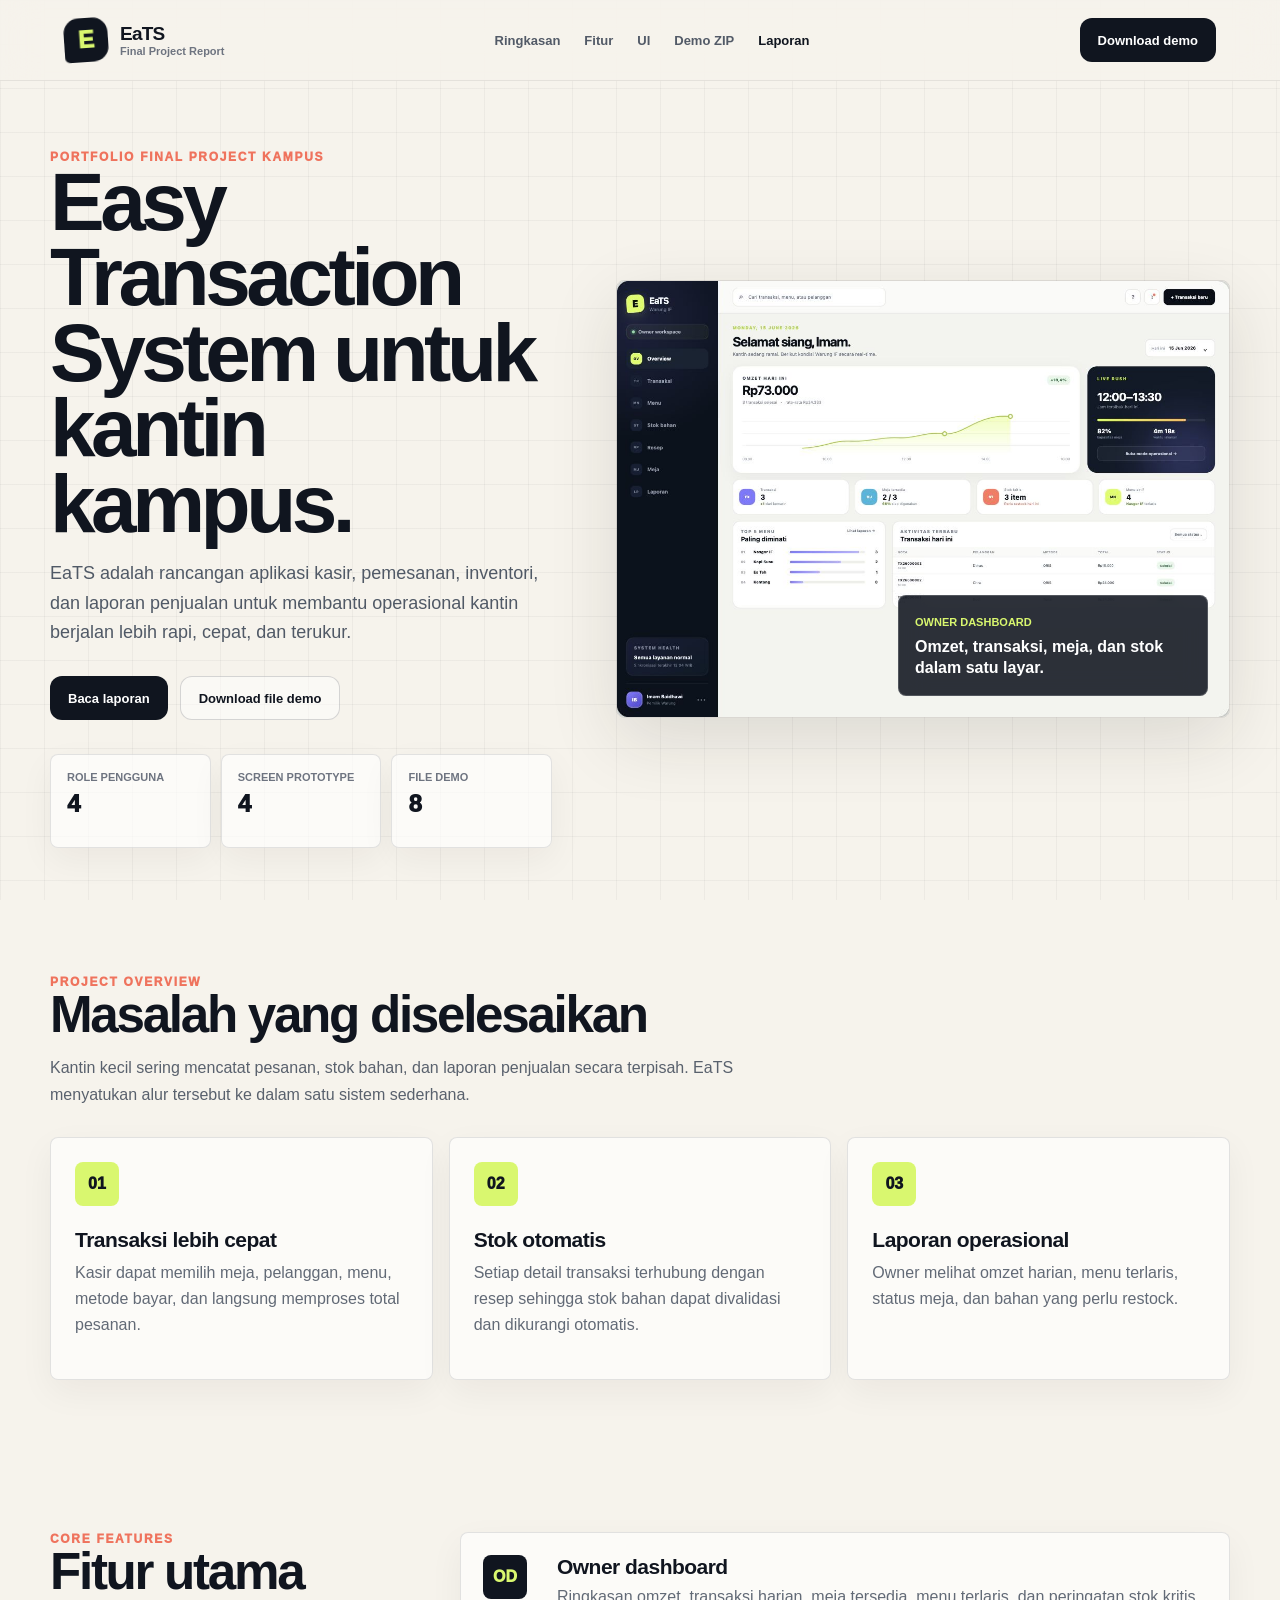
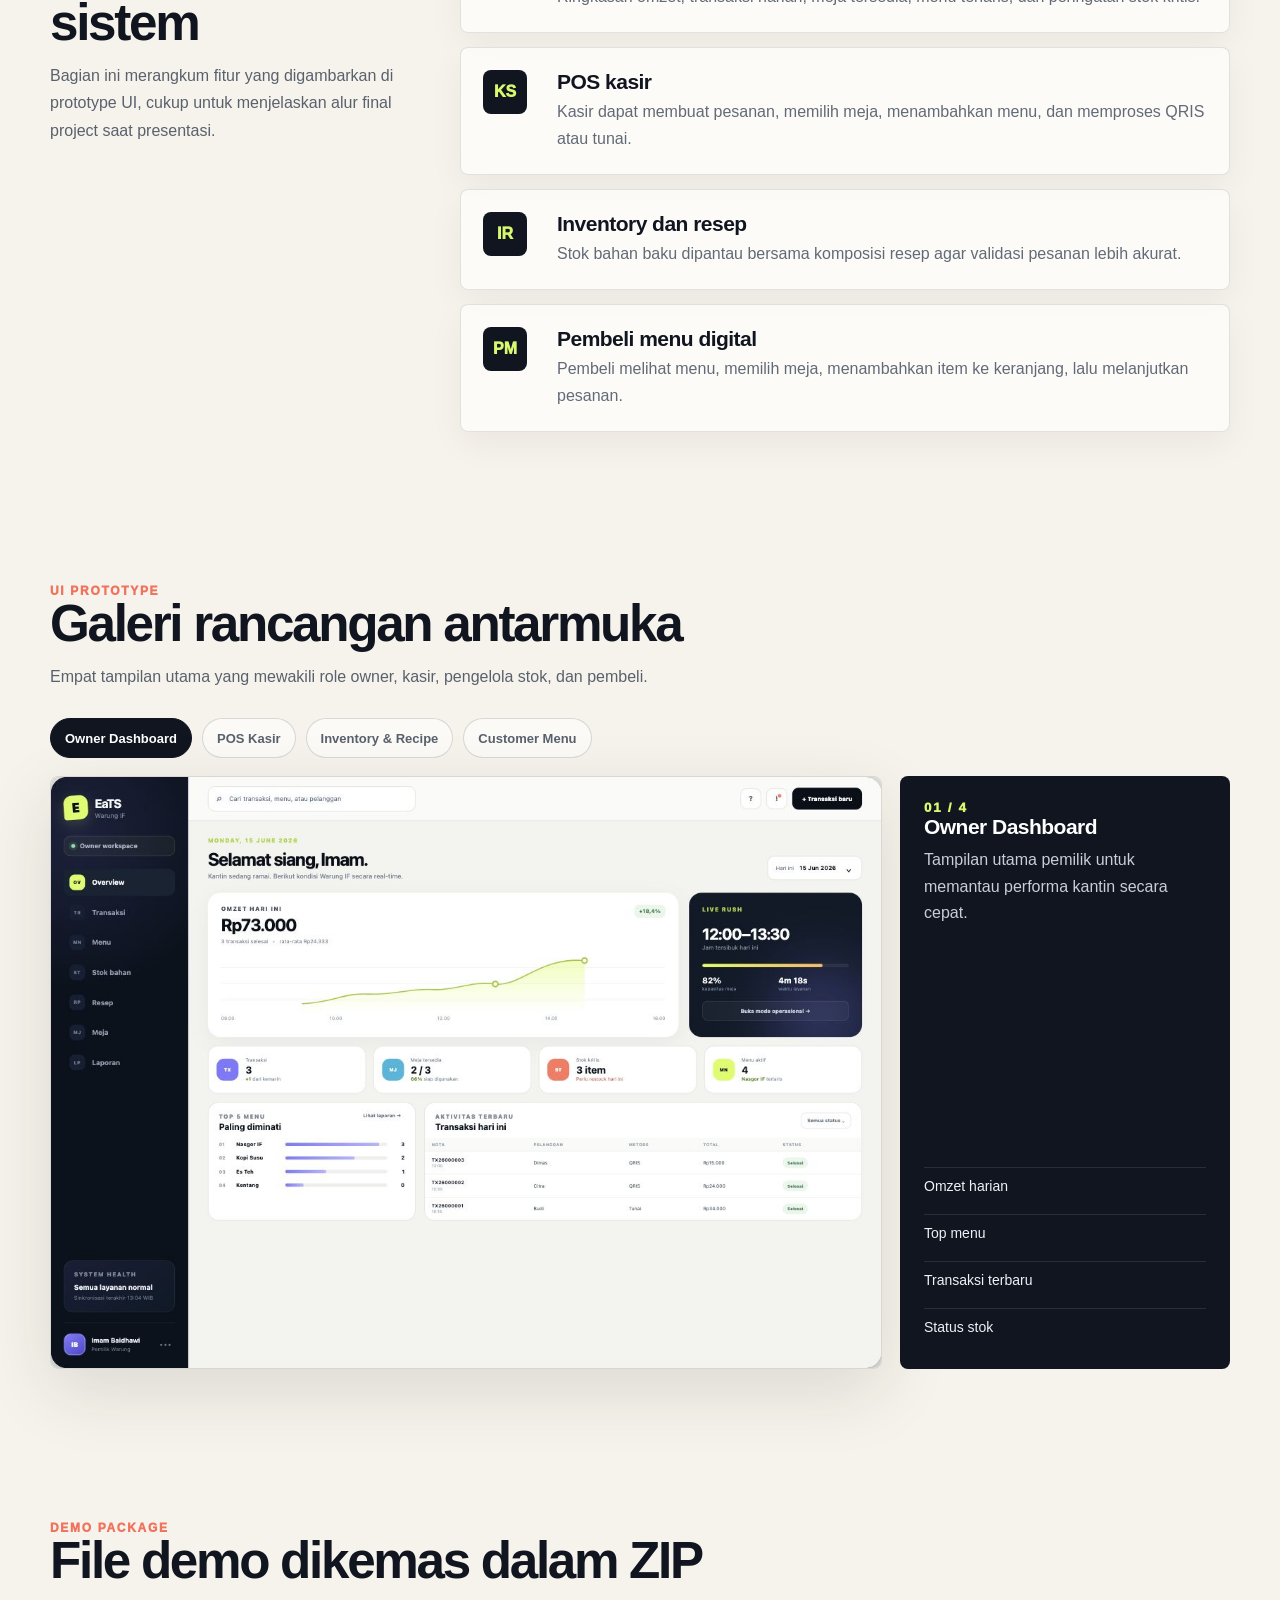
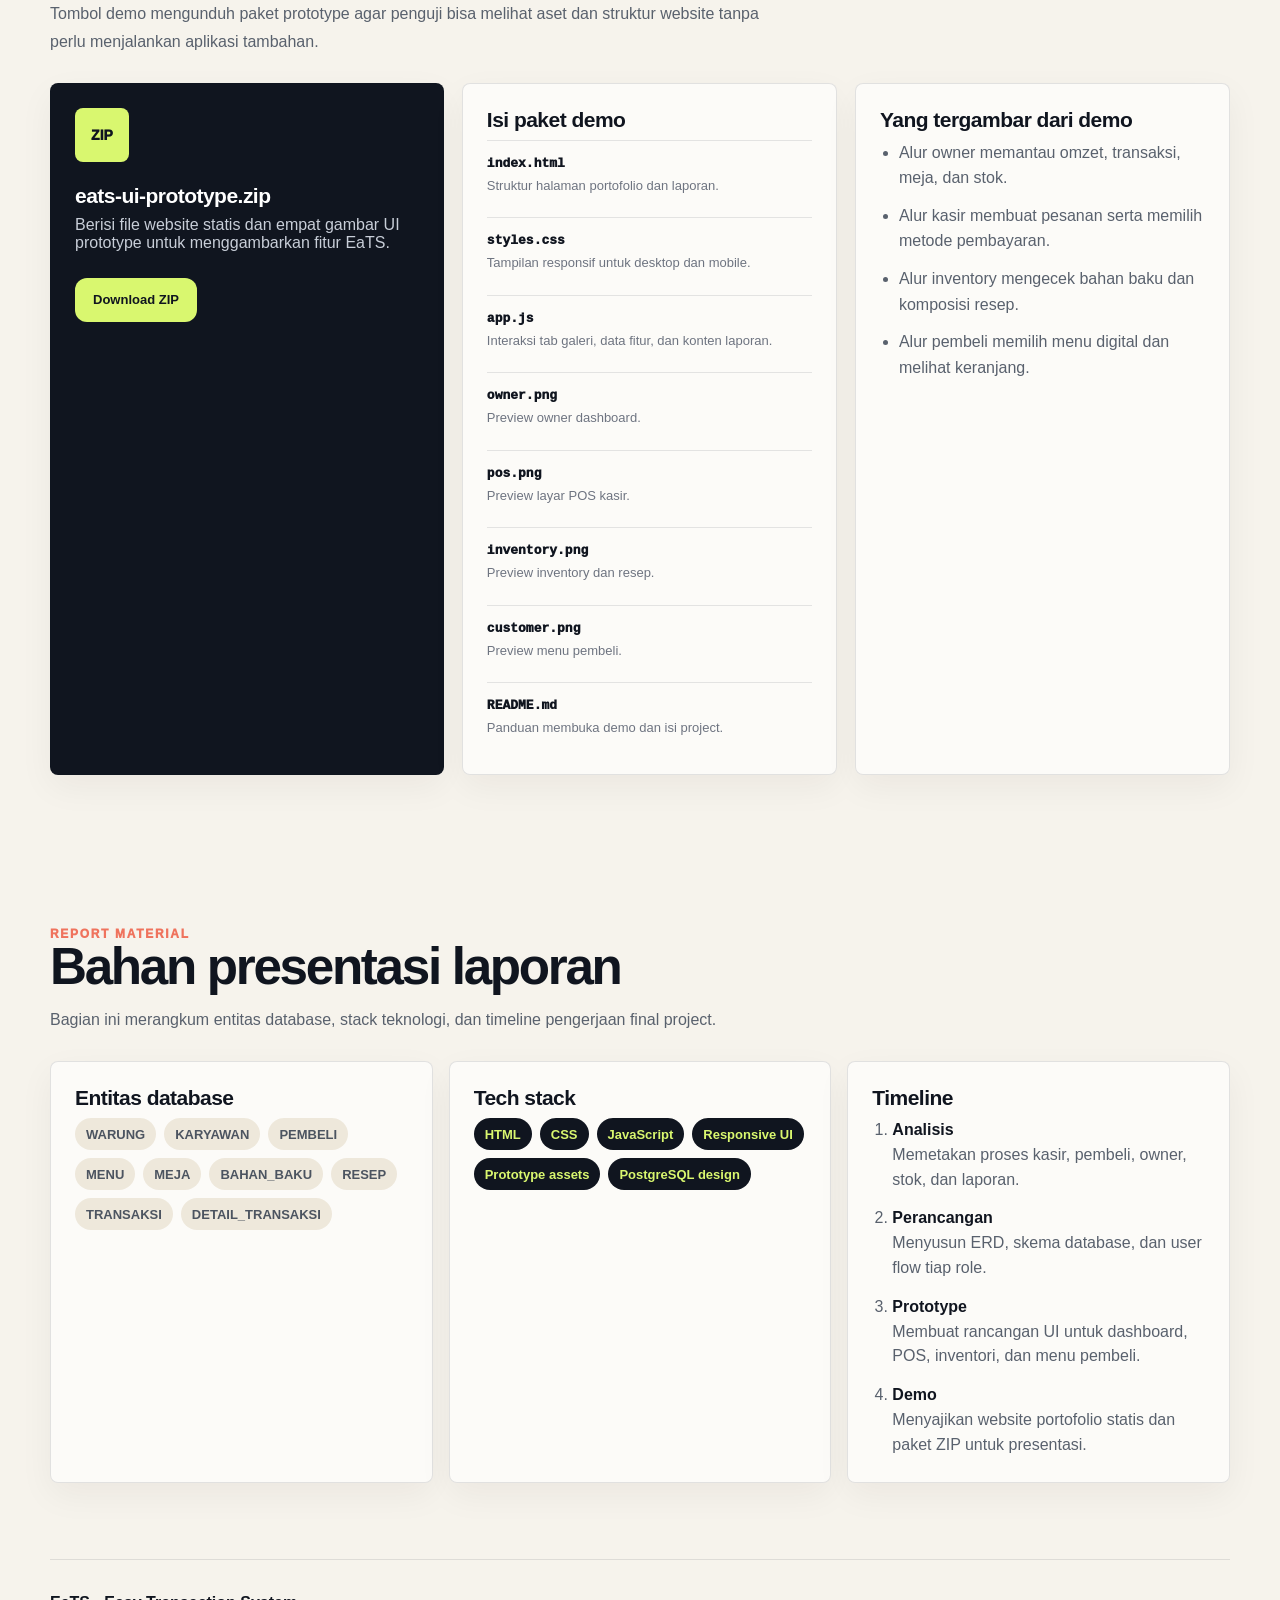
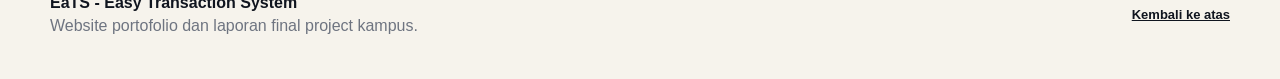
==== index.html @ 66084e27 "Add EaTS portfolio website" ====
<!doctype html>
<html lang="id">
<head>
  <meta charset="utf-8">
  <meta name="viewport" content="width=device-width, initial-scale=1">
  <title>EaTS Final Project Portfolio</title>
  <meta name="description" content="Website portofolio dan laporan final project EaTS - Easy Transaction System.">
  <link rel="stylesheet" href="styles.css">
</head>
<body>
  <header class="site-header">
    <a class="brand" href="#home" aria-label="EaTS home">
      <span class="brand-mark">E</span>
      <span>
        <strong>EaTS</strong>
        <small>Final Project Report</small>
      </span>
    </a>
    <nav class="main-nav" aria-label="Navigasi utama">
      <a href="#overview">Ringkasan</a>
      <a href="#features">Fitur</a>
      <a href="#gallery">UI</a>
      <a href="#demo">Demo ZIP</a>
      <a href="#report">Laporan</a>
    </nav>
    <a class="nav-button" href="eats-ui-prototype.zip" download>Download demo</a>
  </header>

  <main id="home">
    <section class="hero-section">
      <div class="hero-copy">
        <p class="eyebrow">Portfolio Final Project Kampus</p>
        <h1>Easy Transaction System untuk kantin kampus.</h1>
        <p class="hero-text">EaTS adalah rancangan aplikasi kasir, pemesanan, inventori, dan laporan penjualan untuk membantu operasional kantin berjalan lebih rapi, cepat, dan terukur.</p>
        <div class="hero-actions">
          <a class="primary-link" href="#overview">Baca laporan</a>
          <a class="secondary-link" href="eats-ui-prototype.zip" download>Download file demo</a>
        </div>
        <dl class="quick-facts" id="quick-facts" aria-label="Statistik proyek"></dl>
      </div>
      <figure class="hero-visual">
        <img src="owner.png" alt="Preview owner dashboard EaTS">
        <figcaption>
          <span>Owner Dashboard</span>
          <strong>Omzet, transaksi, meja, dan stok dalam satu layar.</strong>
        </figcaption>
      </figure>
    </section>

    <section class="section-band" id="overview">
      <div class="section-heading">
        <p class="eyebrow">Project Overview</p>
        <h2>Masalah yang diselesaikan</h2>
        <p>Kantin kecil sering mencatat pesanan, stok bahan, dan laporan penjualan secara terpisah. EaTS menyatukan alur tersebut ke dalam satu sistem sederhana.</p>
      </div>
      <div class="overview-grid">
        <article>
          <span>01</span>
          <h3>Transaksi lebih cepat</h3>
          <p>Kasir dapat memilih meja, pelanggan, menu, metode bayar, dan langsung memproses total pesanan.</p>
        </article>
        <article>
          <span>02</span>
          <h3>Stok otomatis</h3>
          <p>Setiap detail transaksi terhubung dengan resep sehingga stok bahan dapat divalidasi dan dikurangi otomatis.</p>
        </article>
        <article>
          <span>03</span>
          <h3>Laporan operasional</h3>
          <p>Owner melihat omzet harian, menu terlaris, status meja, dan bahan yang perlu restock.</p>
        </article>
      </div>
    </section>

    <section class="content-section two-column" id="features">
      <div class="section-heading sticky-heading">
        <p class="eyebrow">Core Features</p>
        <h2>Fitur utama sistem</h2>
        <p>Bagian ini merangkum fitur yang digambarkan di prototype UI, cukup untuk menjelaskan alur final project saat presentasi.</p>
      </div>
      <div class="feature-list" id="feature-list"></div>
    </section>

    <section class="section-band" id="gallery">
      <div class="section-heading">
        <p class="eyebrow">UI Prototype</p>
        <h2>Galeri rancangan antarmuka</h2>
        <p>Empat tampilan utama yang mewakili role owner, kasir, pengelola stok, dan pembeli.</p>
      </div>
      <div class="gallery-tabs" id="gallery-tabs" aria-label="Pilih tampilan UI"></div>
      <div class="gallery-view">
        <div>
          <img id="screen-image" src="owner.png" alt="Owner dashboard">
        </div>
        <aside class="screen-detail" id="screen-detail"></aside>
      </div>
    </section>

    <section class="content-section demo-section" id="demo">
      <div class="section-heading">
        <p class="eyebrow">Demo Package</p>
        <h2>File demo dikemas dalam ZIP</h2>
        <p>Tombol demo mengunduh paket prototype agar penguji bisa melihat aset dan struktur website tanpa perlu menjalankan aplikasi tambahan.</p>
      </div>
      <div class="demo-grid">
        <article class="demo-card download-card">
          <span class="download-icon">ZIP</span>
          <h3>eats-ui-prototype.zip</h3>
          <p>Berisi file website statis dan empat gambar UI prototype untuk menggambarkan fitur EaTS.</p>
          <a class="primary-link" href="eats-ui-prototype.zip" download>Download ZIP</a>
        </article>
        <article class="demo-card">
          <h3>Isi paket demo</h3>
          <div class="file-list" id="file-list"></div>
        </article>
        <article class="demo-card">
          <h3>Yang tergambar dari demo</h3>
          <ul class="coverage-list" id="coverage-list"></ul>
        </article>
      </div>
    </section>

    <section class="section-band" id="report">
      <div class="section-heading">
        <p class="eyebrow">Report Material</p>
        <h2>Bahan presentasi laporan</h2>
        <p>Bagian ini merangkum entitas database, stack teknologi, dan timeline pengerjaan final project.</p>
      </div>
      <div class="report-grid">
        <article class="report-card">
          <h3>Entitas database</h3>
          <div class="pill-list" id="entity-list"></div>
        </article>
        <article class="report-card">
          <h3>Tech stack</h3>
          <div class="stack-list" id="stack-list"></div>
        </article>
        <article class="report-card timeline-card">
          <h3>Timeline</h3>
          <ol id="timeline-list"></ol>
        </article>
      </div>
    </section>
  </main>

  <footer class="site-footer">
    <div>
      <strong>EaTS - Easy Transaction System</strong>
      <p>Website portofolio dan laporan final project kampus.</p>
    </div>
    <a href="#home">Kembali ke atas</a>
  </footer>

  <script src="app.js"></script>
</body>
</html>
---- styles.css ----
:root {
  --ink: #10151f;
  --ink-soft: #293241;
  --paper: #f6f3ec;
  --paper-strong: #fffaf0;
  --line: #ded8cc;
  --muted: #6e7480;
  --mint: #3aa981;
  --lime: #d9f76f;
  --coral: #ef735d;
  --violet: #7267e8;
  --blue: #2f8dbb;
  --white: #ffffff;
  --shadow: 0 22px 70px rgba(32, 29, 23, .12);
}

* {
  box-sizing: border-box;
}

html {
  scroll-behavior: smooth;
}

body {
  margin: 0;
  background: var(--paper);
  color: var(--ink);
  font-family: Inter, ui-sans-serif, -apple-system, BlinkMacSystemFont, "Segoe UI", sans-serif;
}

body::before {
  position: fixed;
  inset: 0;
  z-index: -1;
  pointer-events: none;
  background:
    linear-gradient(90deg, rgba(16, 21, 31, .04) 1px, transparent 1px),
    linear-gradient(rgba(16, 21, 31, .04) 1px, transparent 1px);
  background-size: 44px 44px;
  content: "";
}

button,
input,
textarea {
  font: inherit;
}

button,
a {
  -webkit-tap-highlight-color: transparent;
}

a {
  color: inherit;
}

img {
  display: block;
  max-width: 100%;
}

button {
  cursor: pointer;
}

button:focus-visible,
a:focus-visible,
input:focus-visible,
textarea:focus-visible {
  outline: 3px solid rgba(114, 103, 232, .38);
  outline-offset: 3px;
}

.site-header {
  position: sticky;
  top: 0;
  z-index: 50;
  display: flex;
  align-items: center;
  justify-content: space-between;
  gap: 22px;
  padding: 18px clamp(20px, 5vw, 70px);
  border-bottom: 1px solid rgba(16, 21, 31, .08);
  background: rgba(246, 243, 236, .86);
  backdrop-filter: blur(18px);
}

.brand {
  display: inline-flex;
  align-items: center;
  gap: 12px;
  text-decoration: none;
}

.brand-mark {
  display: grid;
  width: 44px;
  height: 44px;
  place-items: center;
  border-radius: 15px 15px 15px 5px;
  background: var(--ink);
  color: var(--lime);
  font-size: 24px;
  font-weight: 950;
  transform: rotate(-4deg);
}

.brand span:last-child {
  display: flex;
  flex-direction: column;
}

.brand strong {
  font-size: 19px;
  letter-spacing: -.04em;
}

.brand small {
  color: var(--muted);
  font-size: 11px;
  font-weight: 700;
}

.main-nav {
  display: flex;
  align-items: center;
  gap: 24px;
}

.main-nav a {
  color: #525a67;
  font-size: 13px;
  font-weight: 800;
  text-decoration: none;
}

.main-nav a:hover {
  color: var(--ink);
}

.nav-button,
.primary-link,
.secondary-link {
  display: inline-flex;
  align-items: center;
  justify-content: center;
  min-height: 44px;
  padding: 0 18px;
  border-radius: 12px;
  font-size: 13px;
  font-weight: 900;
  text-decoration: none;
}

.nav-button,
.primary-link {
  border: 0;
  background: var(--ink);
  color: var(--white);
}

.secondary-link {
  border: 1px solid rgba(16, 21, 31, .16);
  background: rgba(255, 255, 255, .48);
  color: var(--ink);
}

.hero-section,
.content-section,
.section-band,
.site-footer {
  width: min(1180px, calc(100% - 40px));
  margin: 0 auto;
}

.hero-section {
  display: grid;
  grid-template-columns: minmax(0, .9fr) minmax(420px, 1.1fr);
  gap: clamp(28px, 5vw, 68px);
  align-items: center;
  min-height: calc(100vh - 82px);
  padding: 54px 0 36px;
}

.eyebrow {
  margin: 0;
  color: var(--coral);
  font-size: 12px;
  font-weight: 950;
  letter-spacing: .14em;
  text-transform: uppercase;
}

h1,
h2,
h3,
p {
  margin-top: 0;
}

h1 {
  max-width: 720px;
  margin-bottom: 18px;
  font-size: clamp(44px, 7vw, 82px);
  line-height: .92;
  letter-spacing: -.055em;
}

h2 {
  margin-bottom: 14px;
  font-size: clamp(32px, 4vw, 52px);
  line-height: 1;
  letter-spacing: -.045em;
}

h3 {
  margin-bottom: 8px;
  font-size: 21px;
  letter-spacing: -.025em;
}

.hero-text {
  max-width: 580px;
  color: #505966;
  font-size: 18px;
  line-height: 1.65;
}

.hero-actions {
  display: flex;
  flex-wrap: wrap;
  gap: 12px;
  margin-top: 28px;
}

.quick-facts {
  display: grid;
  grid-template-columns: repeat(3, minmax(0, 1fr));
  gap: 10px;
  margin: 34px 0 0;
}

.quick-facts div,
.overview-grid article,
.report-card,
.demo-card,
.feature-item {
  border: 1px solid rgba(16, 21, 31, .11);
  background: rgba(255, 255, 255, .64);
  box-shadow: 0 12px 35px rgba(32, 29, 23, .05);
}

.quick-facts div {
  min-height: 94px;
  padding: 16px;
  border-radius: 8px;
}

.quick-facts dt {
  color: var(--muted);
  font-size: 11px;
  font-weight: 850;
  text-transform: uppercase;
}

.quick-facts dd {
  margin: 7px 0 0;
  font-size: 24px;
  font-weight: 950;
  letter-spacing: -.035em;
}

.hero-visual {
  position: relative;
  margin: 0;
}

.hero-visual img,
.gallery-view img {
  width: 100%;
  overflow: hidden;
  border: 1px solid rgba(16, 21, 31, .12);
  border-radius: 8px;
  box-shadow: var(--shadow);
}

.hero-visual figcaption {
  position: absolute;
  right: 22px;
  bottom: 22px;
  width: min(310px, calc(100% - 44px));
  padding: 16px;
  border: 1px solid rgba(255, 255, 255, .18);
  border-radius: 8px;
  background: rgba(16, 21, 31, .88);
  color: var(--white);
  backdrop-filter: blur(14px);
}

.hero-visual figcaption span {
  color: var(--lime);
  font-size: 11px;
  font-weight: 900;
  text-transform: uppercase;
}

.hero-visual figcaption strong {
  display: block;
  margin-top: 6px;
  line-height: 1.35;
}

.section-band,
.content-section {
  padding: 76px 0;
  scroll-margin-top: 90px;
}

.section-heading {
  max-width: 720px;
  margin-bottom: 28px;
}

.section-heading p:last-child {
  color: #59616d;
  font-size: 16px;
  line-height: 1.7;
}

.overview-grid {
  display: grid;
  grid-template-columns: repeat(3, minmax(0, 1fr));
  gap: 16px;
}

.overview-grid article {
  padding: 24px;
  border-radius: 8px;
}

.overview-grid span,
.feature-icon {
  display: grid;
  width: 44px;
  height: 44px;
  place-items: center;
  margin-bottom: 22px;
  border-radius: 8px;
  background: var(--lime);
  color: var(--ink);
  font-weight: 950;
}

.overview-grid p,
.feature-item p,
.report-card p {
  color: #626a76;
  line-height: 1.65;
}

.two-column {
  display: grid;
  grid-template-columns: 360px minmax(0, 1fr);
  gap: 50px;
  align-items: start;
}

.sticky-heading {
  position: sticky;
  top: 115px;
}

.feature-list {
  display: grid;
  gap: 14px;
}

.feature-item {
  display: grid;
  grid-template-columns: 56px 1fr;
  gap: 18px;
  padding: 22px;
  border-radius: 8px;
}

.feature-icon {
  margin: 0;
  background: var(--ink);
  color: var(--lime);
}

.feature-item h3 {
  margin-bottom: 5px;
}

.feature-item p {
  margin-bottom: 0;
}

.gallery-tabs {
  display: flex;
  flex-wrap: wrap;
  gap: 10px;
  margin-bottom: 18px;
}

.gallery-tabs button {
  min-height: 40px;
  padding: 0 14px;
  border: 1px solid rgba(16, 21, 31, .15);
  border-radius: 999px;
  background: rgba(255, 255, 255, .54);
  color: #59616d;
  font-size: 13px;
  font-weight: 850;
}

.gallery-tabs button.active {
  border-color: var(--ink);
  background: var(--ink);
  color: var(--white);
}

.gallery-view {
  display: grid;
  grid-template-columns: minmax(0, 1fr) 330px;
  gap: 18px;
  align-items: stretch;
}

.gallery-view > div {
  min-width: 0;
}

.screen-detail {
  display: flex;
  flex-direction: column;
  padding: 24px;
  border-radius: 8px;
  background: var(--ink);
  color: var(--white);
}

.screen-detail small {
  color: var(--lime);
  font-weight: 950;
  letter-spacing: .13em;
  text-transform: uppercase;
}

.screen-detail p {
  color: #c8ced8;
  line-height: 1.65;
}

.screen-detail ul {
  display: grid;
  gap: 10px;
  margin: auto 0 0;
  padding: 0;
  list-style: none;
}

.screen-detail li {
  padding: 10px 0;
  border-top: 1px solid rgba(255, 255, 255, .1);
  color: #eef2f6;
  font-size: 14px;
}

.demo-grid {
  display: grid;
  grid-template-columns: 1.05fr 1fr 1fr;
  gap: 18px;
}

.demo-card,
.report-card {
  border-radius: 8px;
  padding: 24px;
}

.download-card {
  background: var(--ink);
  color: var(--white);
}

.download-card p {
  color: #c8ced8;
}

.download-card .primary-link {
  width: fit-content;
  margin-top: 10px;
  background: var(--lime);
  color: var(--ink);
}

.download-icon {
  display: grid;
  width: 54px;
  height: 54px;
  place-items: center;
  margin-bottom: 22px;
  border-radius: 8px;
  background: var(--lime);
  color: var(--ink);
  font-size: 14px;
  font-weight: 950;
}

.file-list {
  display: grid;
  gap: 10px;
}

.file-item {
  padding: 12px 0;
  border-top: 1px solid rgba(16, 21, 31, .1);
}

.file-item code {
  color: var(--ink);
  font-size: 13px;
  font-weight: 950;
}

.file-item p {
  margin: 5px 0 0;
  color: var(--muted);
  font-size: 13px;
  line-height: 1.5;
}

.coverage-list {
  display: grid;
  gap: 12px;
  margin: 0;
  padding-left: 19px;
}

.coverage-list li {
  color: #59616d;
  line-height: 1.6;
}

.panel-title {
  display: flex;
  align-items: center;
  justify-content: space-between;
  gap: 16px;
  margin-bottom: 18px;
}

.panel-title h3 {
  margin: 0;
}

.report-grid {
  display: grid;
  grid-template-columns: repeat(3, minmax(0, 1fr));
  gap: 16px;
}

.pill-list,
.stack-list {
  display: flex;
  flex-wrap: wrap;
  gap: 8px;
}

.pill-list span,
.stack-list span {
  display: inline-flex;
  align-items: center;
  min-height: 32px;
  padding: 0 11px;
  border-radius: 999px;
  background: #eee8db;
  color: #4c5460;
  font-size: 13px;
  font-weight: 850;
}

.stack-list span {
  background: var(--ink);
  color: var(--lime);
}

.timeline-card ol {
  display: grid;
  gap: 14px;
  margin: 0;
  padding-left: 20px;
}

.timeline-card li {
  color: #59616d;
  line-height: 1.55;
}

.timeline-card strong {
  display: block;
  color: var(--ink);
}

.site-footer {
  display: flex;
  align-items: center;
  justify-content: space-between;
  gap: 20px;
  padding: 34px 0 44px;
  border-top: 1px solid rgba(16, 21, 31, .1);
}

.site-footer p {
  margin: 5px 0 0;
  color: var(--muted);
}

.site-footer a {
  font-size: 13px;
  font-weight: 900;
}

@media (max-width: 980px) {
  .site-header {
    flex-wrap: wrap;
  }

  .main-nav {
    order: 3;
    width: 100%;
    overflow-x: auto;
    padding-bottom: 2px;
  }

  .hero-section,
  .two-column,
  .gallery-view,
  .demo-grid,
  .report-grid {
    grid-template-columns: 1fr;
  }

  .hero-section {
    min-height: 0;
  }

  .sticky-heading {
    position: static;
  }

  .gallery-view {
    gap: 14px;
  }
}

@media (max-width: 680px) {
  .site-header {
    padding: 14px 18px;
  }

  .nav-button {
    display: none;
  }

  .hero-section,
  .content-section,
  .section-band,
  .site-footer {
    width: min(100% - 28px, 1180px);
  }

  .hero-section {
    padding-top: 40px;
  }

  h1 {
    font-size: 46px;
  }

  .hero-text {
    font-size: 16px;
  }

  .quick-facts,
  .overview-grid {
    grid-template-columns: 1fr;
  }

  .feature-item {
    grid-template-columns: 1fr;
  }

  .hero-visual figcaption {
    position: static;
    width: auto;
    margin-top: 10px;
  }

  .section-band,
  .content-section {
    padding: 54px 0;
  }

  .site-footer {
    align-items: flex-start;
    flex-direction: column;
  }
}
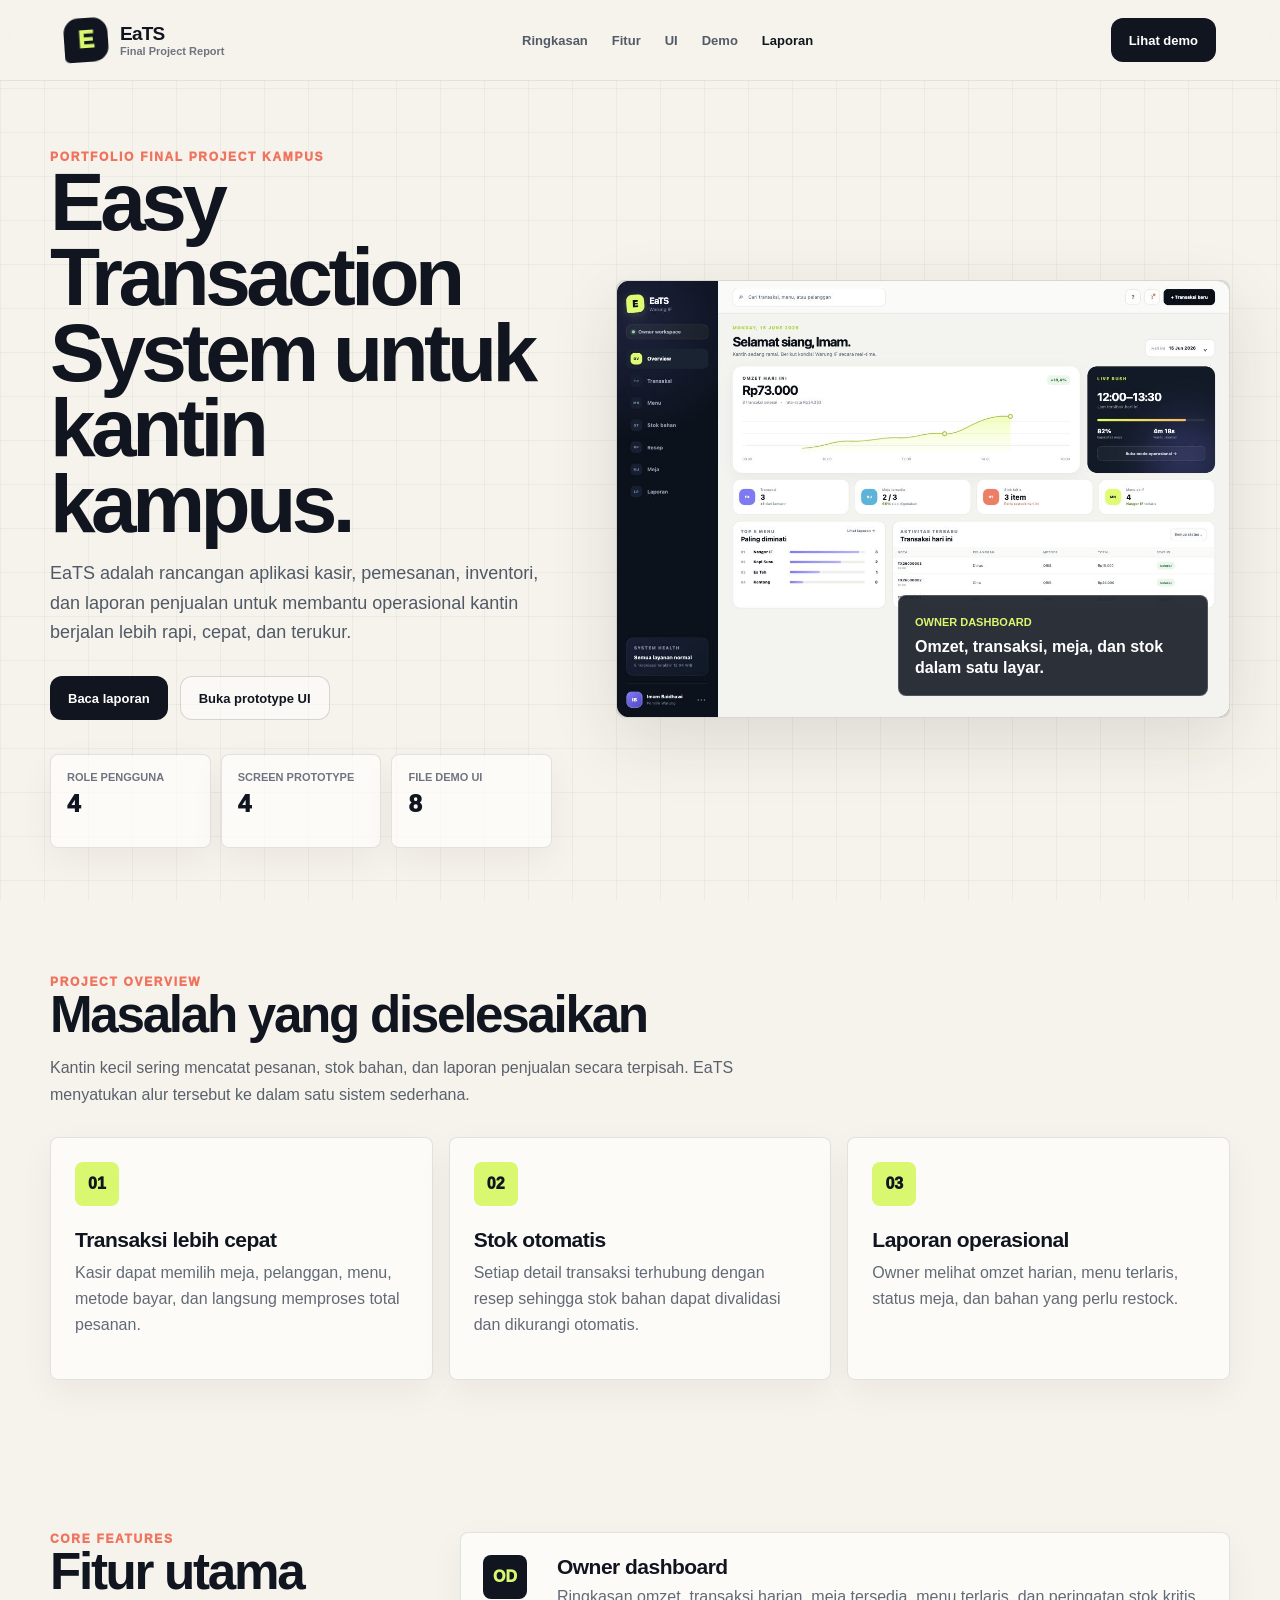
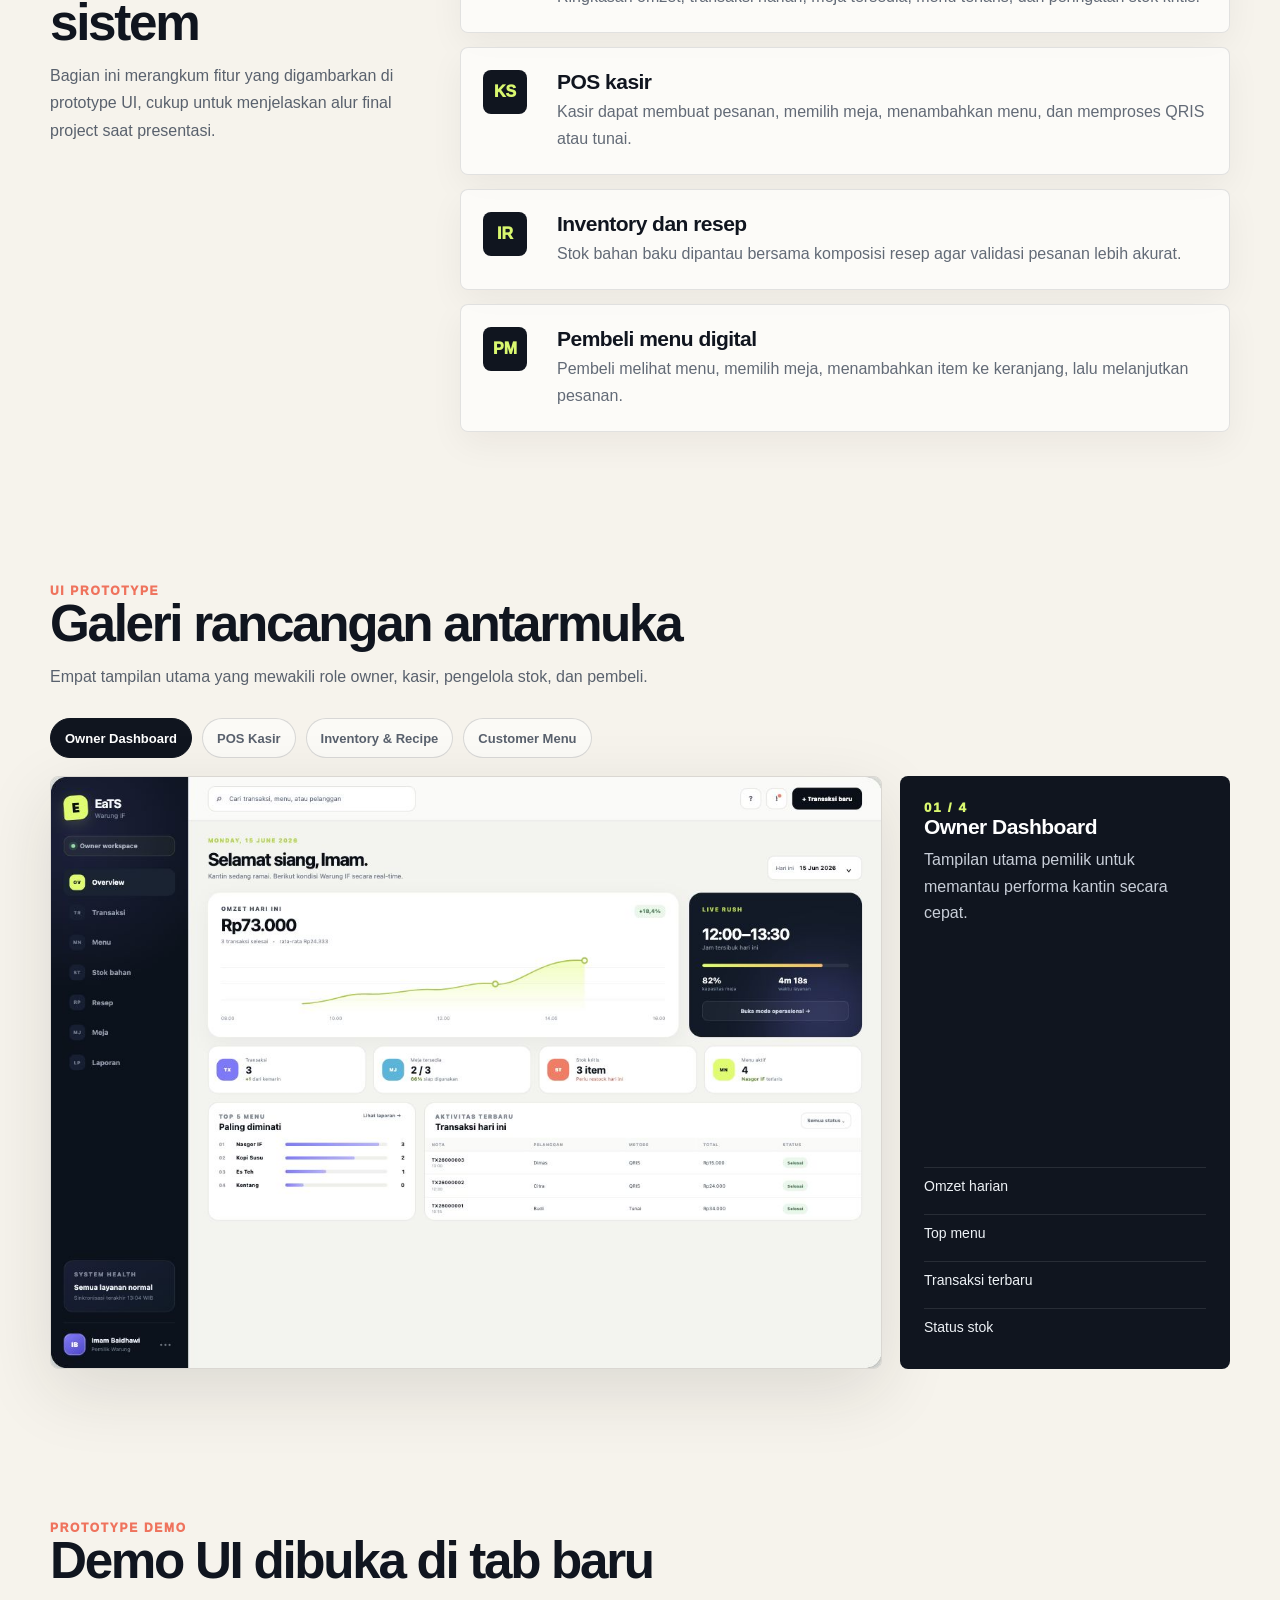
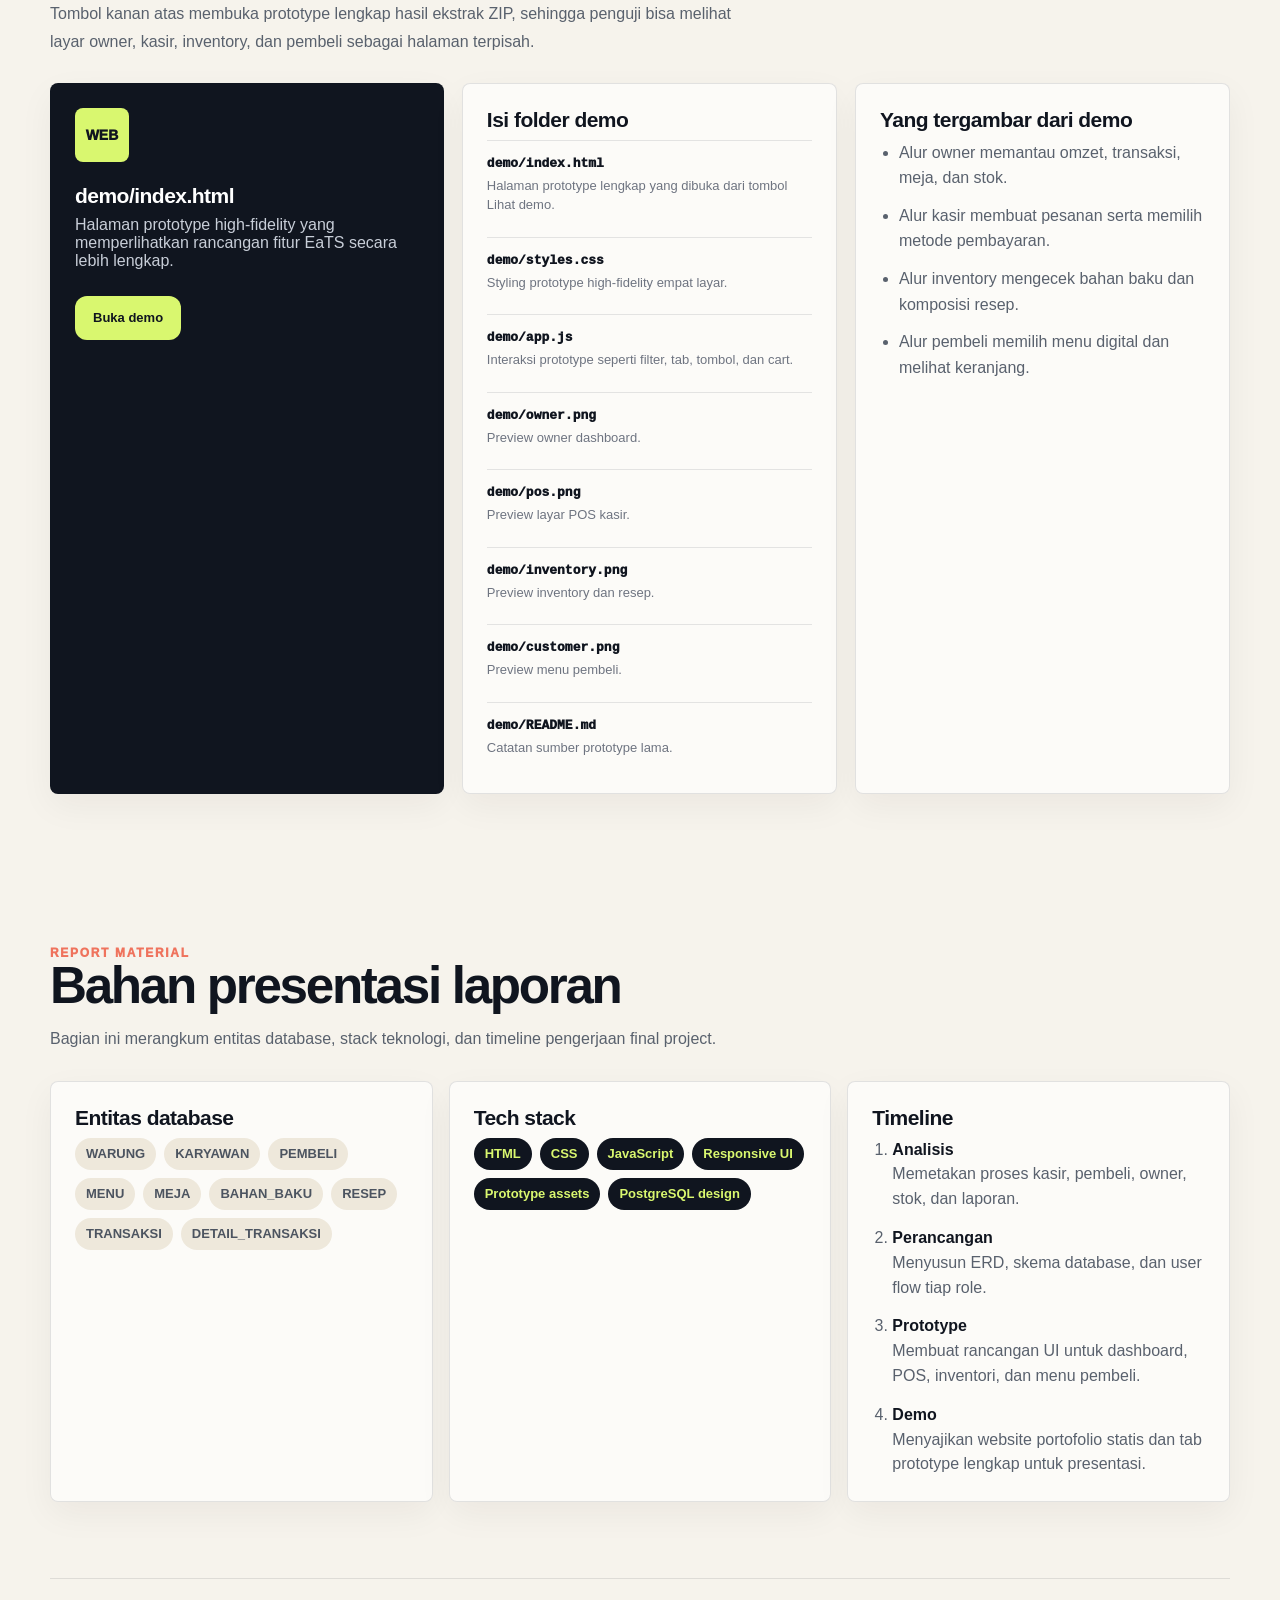
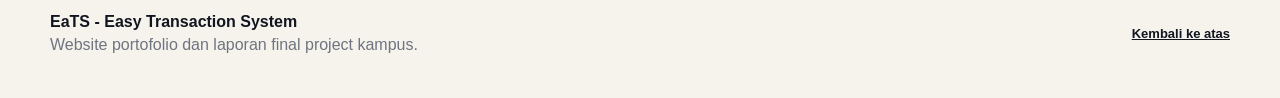
==== commit ccfa8760: "Embed prototype demo pages" ====
--- a/index.html
+++ b/index.html
@@ -20,10 +20,10 @@
       <a href="#overview">Ringkasan</a>
       <a href="#features">Fitur</a>
       <a href="#gallery">UI</a>
-      <a href="#demo">Demo ZIP</a>
+      <a href="#demo">Demo</a>
       <a href="#report">Laporan</a>
     </nav>
-    <a class="nav-button" href="eats-ui-prototype.zip" download>Download demo</a>
+    <a class="nav-button" href="demo/index.html" target="_blank" rel="noopener">Lihat demo</a>
   </header>
 
   <main id="home">
@@ -34,7 +34,7 @@
         <p class="hero-text">EaTS adalah rancangan aplikasi kasir, pemesanan, inventori, dan laporan penjualan untuk membantu operasional kantin berjalan lebih rapi, cepat, dan terukur.</p>
         <div class="hero-actions">
           <a class="primary-link" href="#overview">Baca laporan</a>
-          <a class="secondary-link" href="eats-ui-prototype.zip" download>Download file demo</a>
+          <a class="secondary-link" href="demo/index.html" target="_blank" rel="noopener">Buka prototype UI</a>
         </div>
         <dl class="quick-facts" id="quick-facts" aria-label="Statistik proyek"></dl>
       </div>
@@ -98,19 +98,19 @@
 
     <section class="content-section demo-section" id="demo">
       <div class="section-heading">
-        <p class="eyebrow">Demo Package</p>
-        <h2>File demo dikemas dalam ZIP</h2>
-        <p>Tombol demo mengunduh paket prototype agar penguji bisa melihat aset dan struktur website tanpa perlu menjalankan aplikasi tambahan.</p>
+        <p class="eyebrow">Prototype Demo</p>
+        <h2>Demo UI dibuka di tab baru</h2>
+        <p>Tombol kanan atas membuka prototype lengkap hasil ekstrak ZIP, sehingga penguji bisa melihat layar owner, kasir, inventory, dan pembeli sebagai halaman terpisah.</p>
       </div>
       <div class="demo-grid">
-        <article class="demo-card download-card">
-          <span class="download-icon">ZIP</span>
-          <h3>eats-ui-prototype.zip</h3>
-          <p>Berisi file website statis dan empat gambar UI prototype untuk menggambarkan fitur EaTS.</p>
-          <a class="primary-link" href="eats-ui-prototype.zip" download>Download ZIP</a>
+        <article class="demo-card launch-card">
+          <span class="launch-icon">WEB</span>
+          <h3>demo/index.html</h3>
+          <p>Halaman prototype high-fidelity yang memperlihatkan rancangan fitur EaTS secara lebih lengkap.</p>
+          <a class="primary-link" href="demo/index.html" target="_blank" rel="noopener">Buka demo</a>
         </article>
         <article class="demo-card">
-          <h3>Isi paket demo</h3>
+          <h3>Isi folder demo</h3>
           <div class="file-list" id="file-list"></div>
         </article>
         <article class="demo-card">
--- a/styles.css
+++ b/styles.css
@@ -482,23 +482,23 @@
   padding: 24px;
 }
 
-.download-card {
+.launch-card {
   background: var(--ink);
   color: var(--white);
 }
 
-.download-card p {
+.launch-card p {
   color: #c8ced8;
 }
 
-.download-card .primary-link {
+.launch-card .primary-link {
   width: fit-content;
   margin-top: 10px;
   background: var(--lime);
   color: var(--ink);
 }
 
-.download-icon {
+.launch-icon {
   display: grid;
   width: 54px;
   height: 54px;
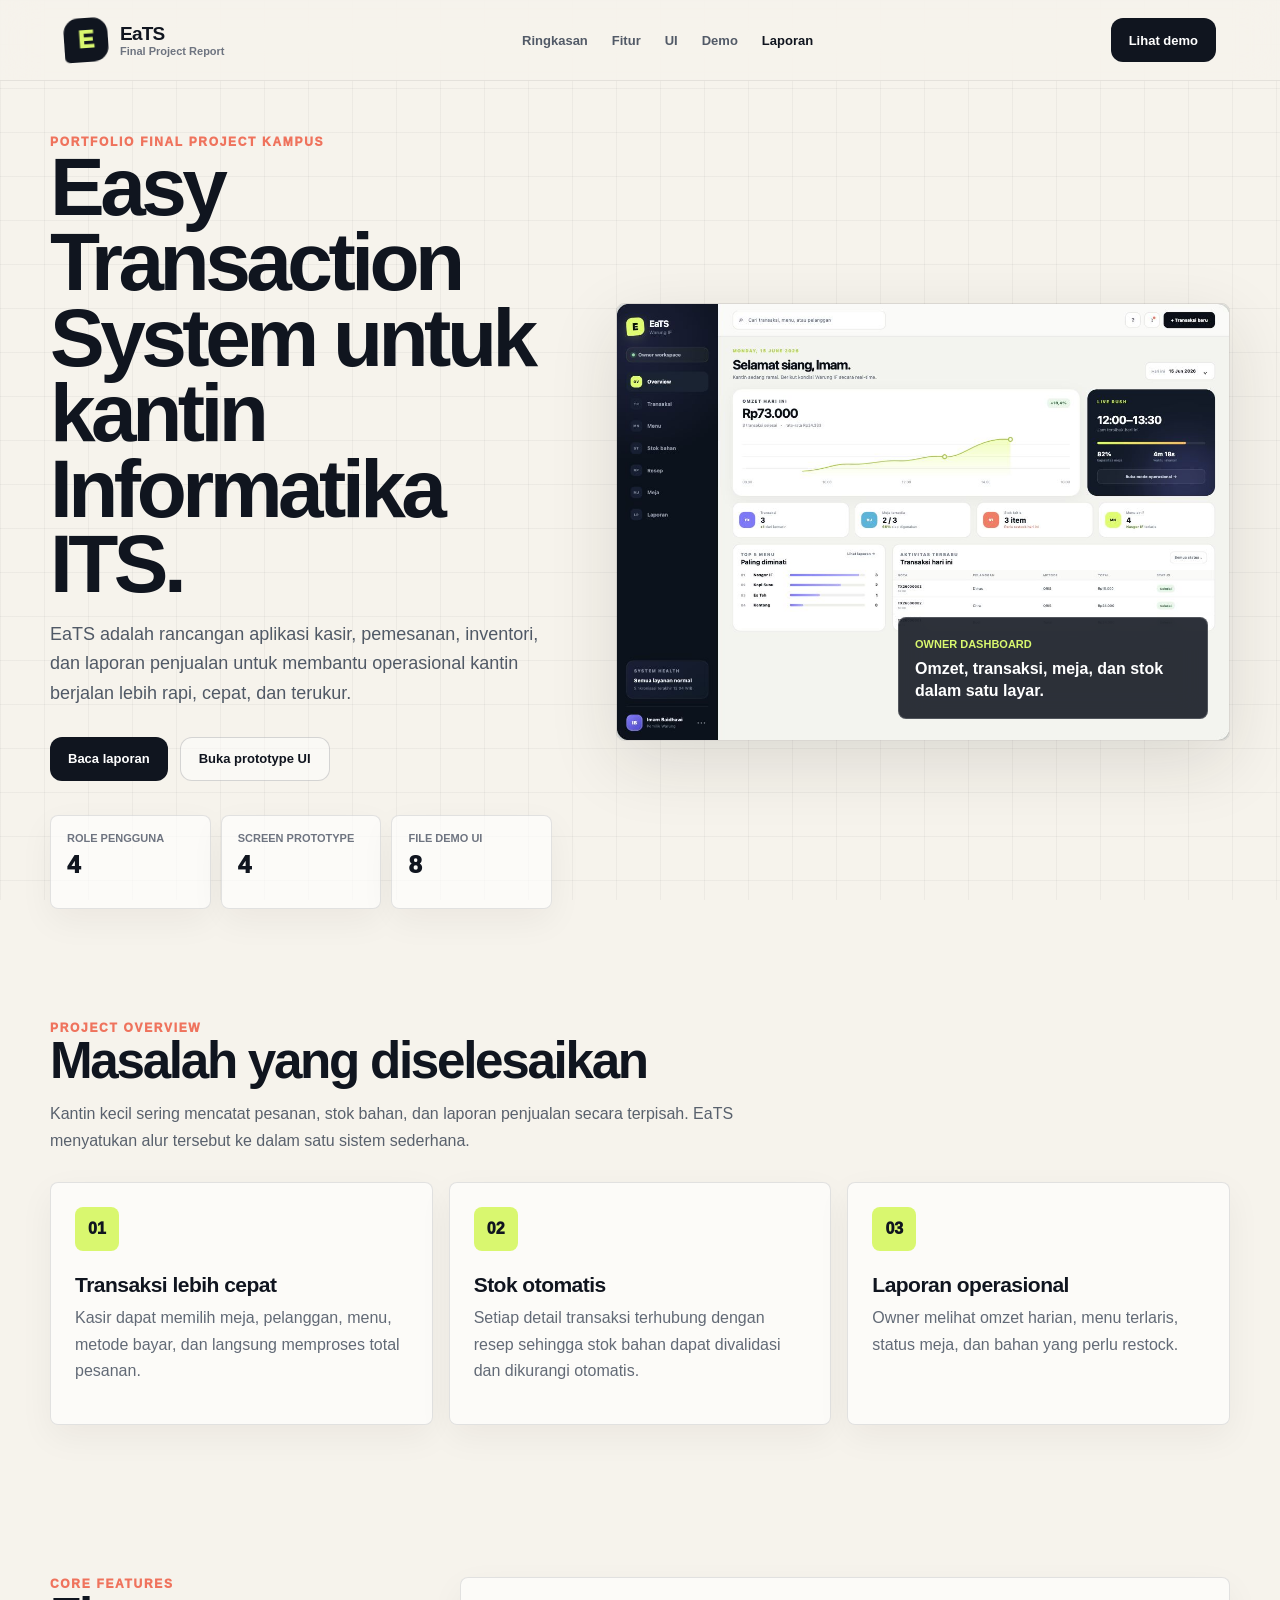
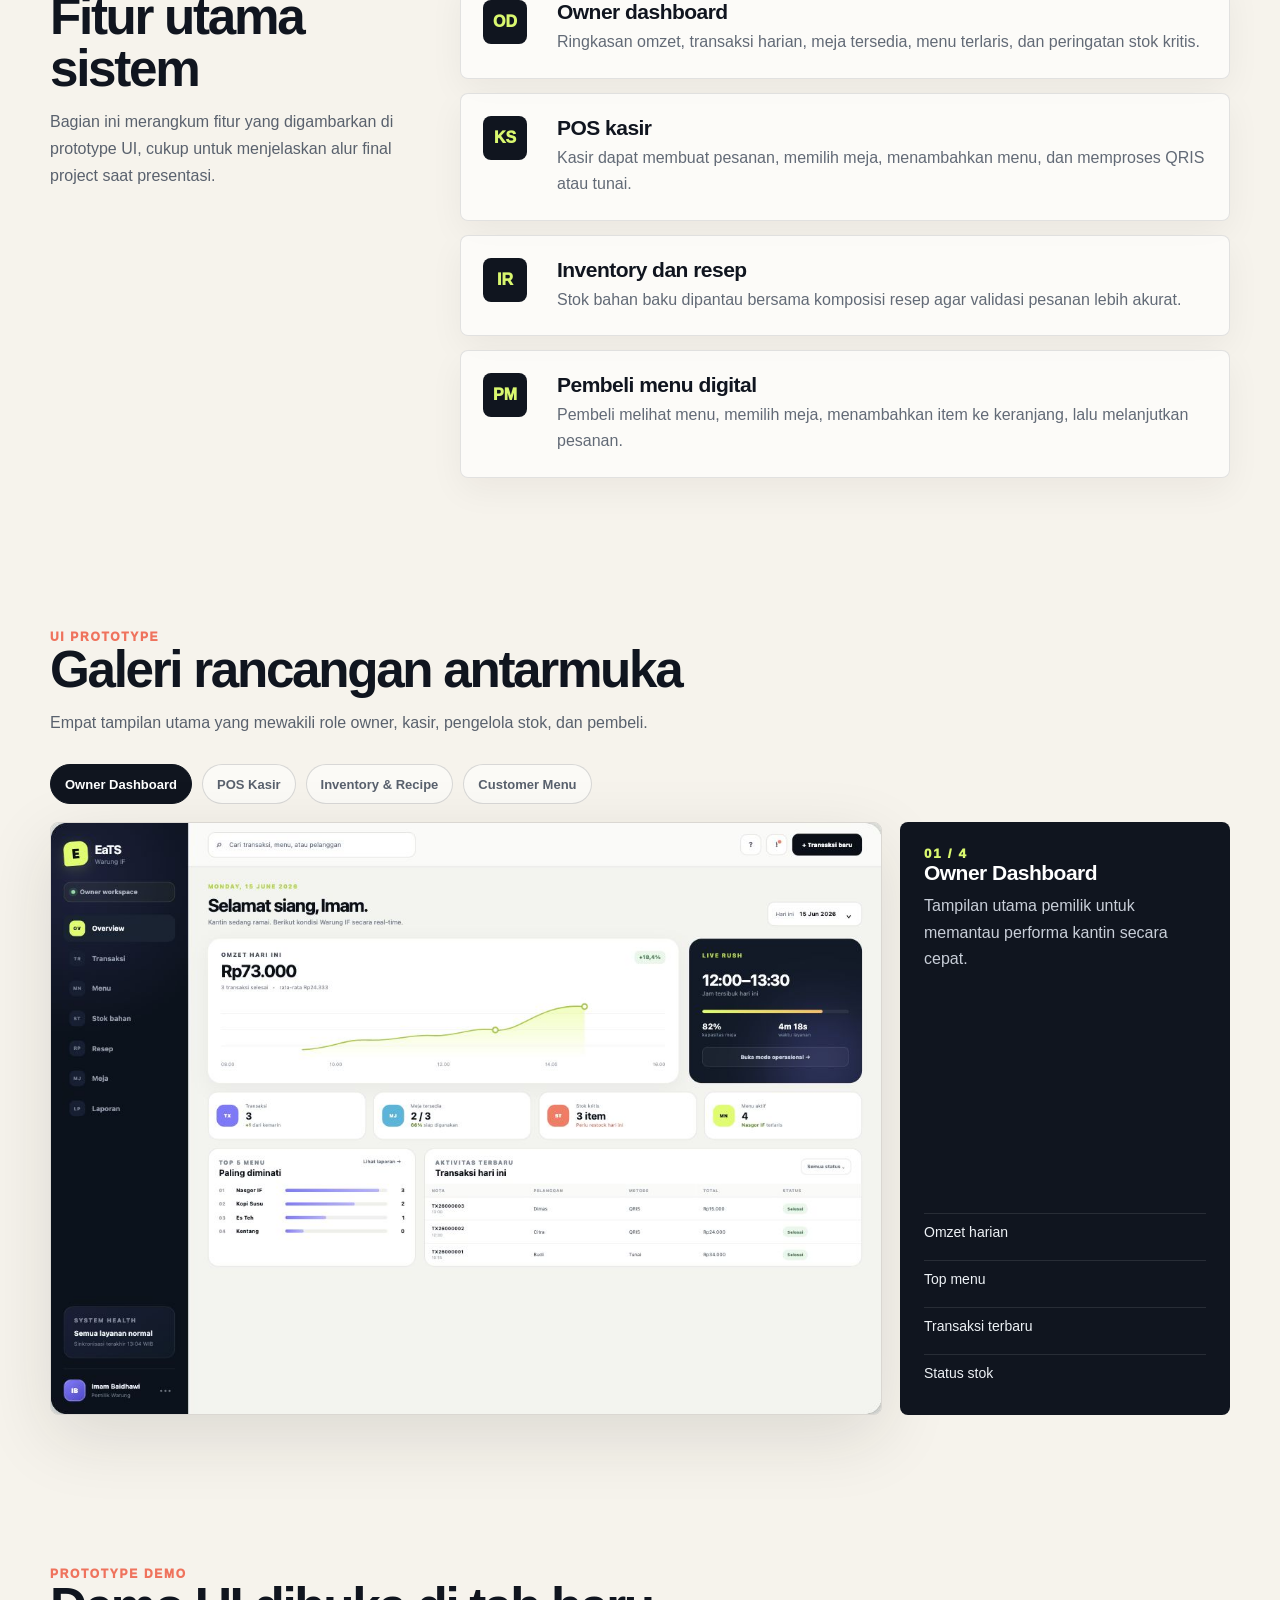
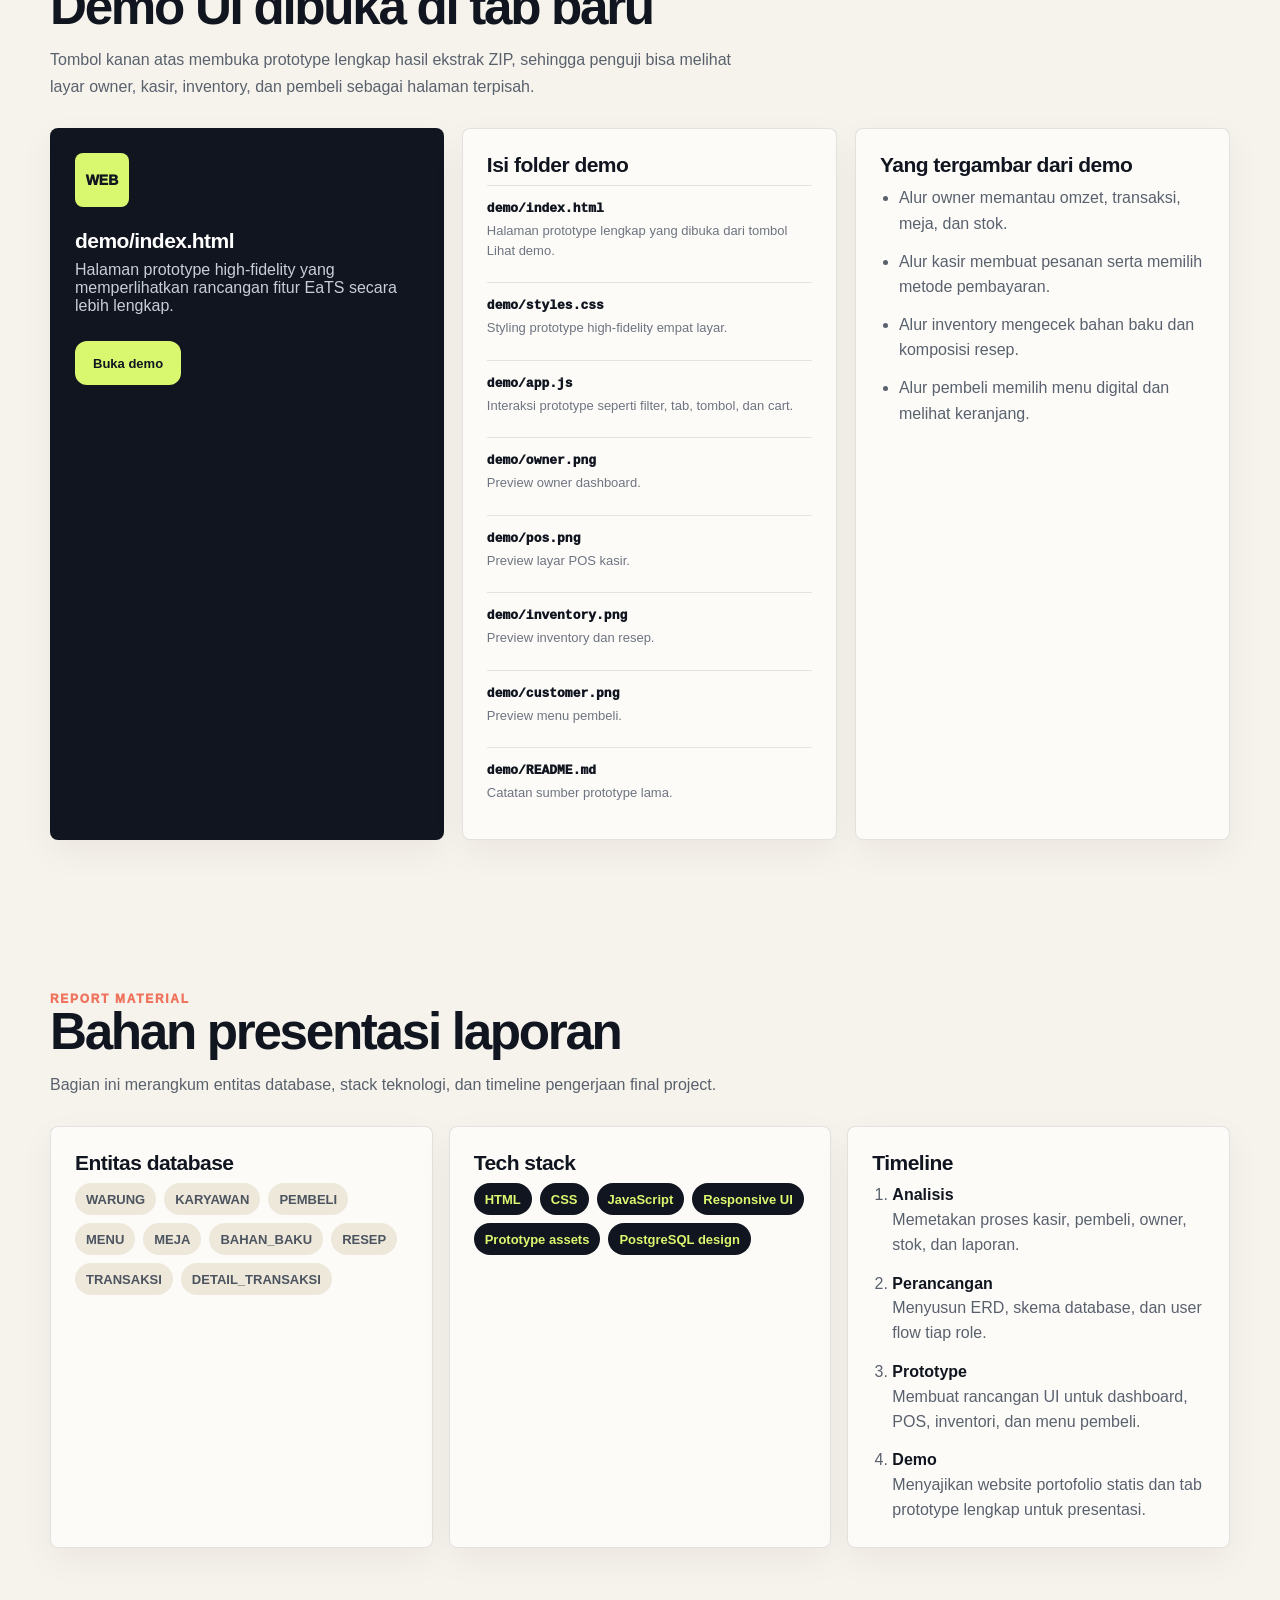
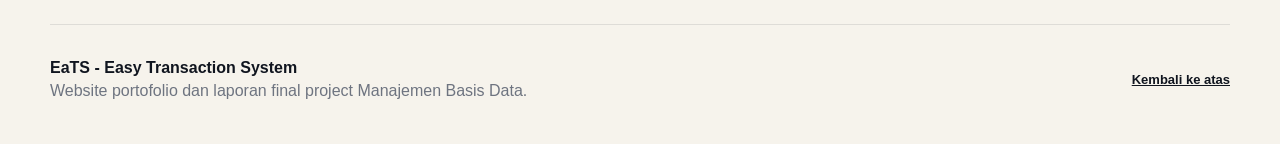
==== commit a7acd7b7: "Update index.html" ====
--- a/index.html
+++ b/index.html
@@ -30,7 +30,7 @@
     <section class="hero-section">
       <div class="hero-copy">
         <p class="eyebrow">Portfolio Final Project Kampus</p>
-        <h1>Easy Transaction System untuk kantin kampus.</h1>
+        <h1>Easy Transaction System untuk kantin Informatika ITS.</h1>
         <p class="hero-text">EaTS adalah rancangan aplikasi kasir, pemesanan, inventori, dan laporan penjualan untuk membantu operasional kantin berjalan lebih rapi, cepat, dan terukur.</p>
         <div class="hero-actions">
           <a class="primary-link" href="#overview">Baca laporan</a>
@@ -146,7 +146,7 @@
   <footer class="site-footer">
     <div>
       <strong>EaTS - Easy Transaction System</strong>
-      <p>Website portofolio dan laporan final project kampus.</p>
+      <p>Website portofolio dan laporan final project Manajemen Basis Data.</p>
     </div>
     <a href="#home">Kembali ke atas</a>
   </footer>
